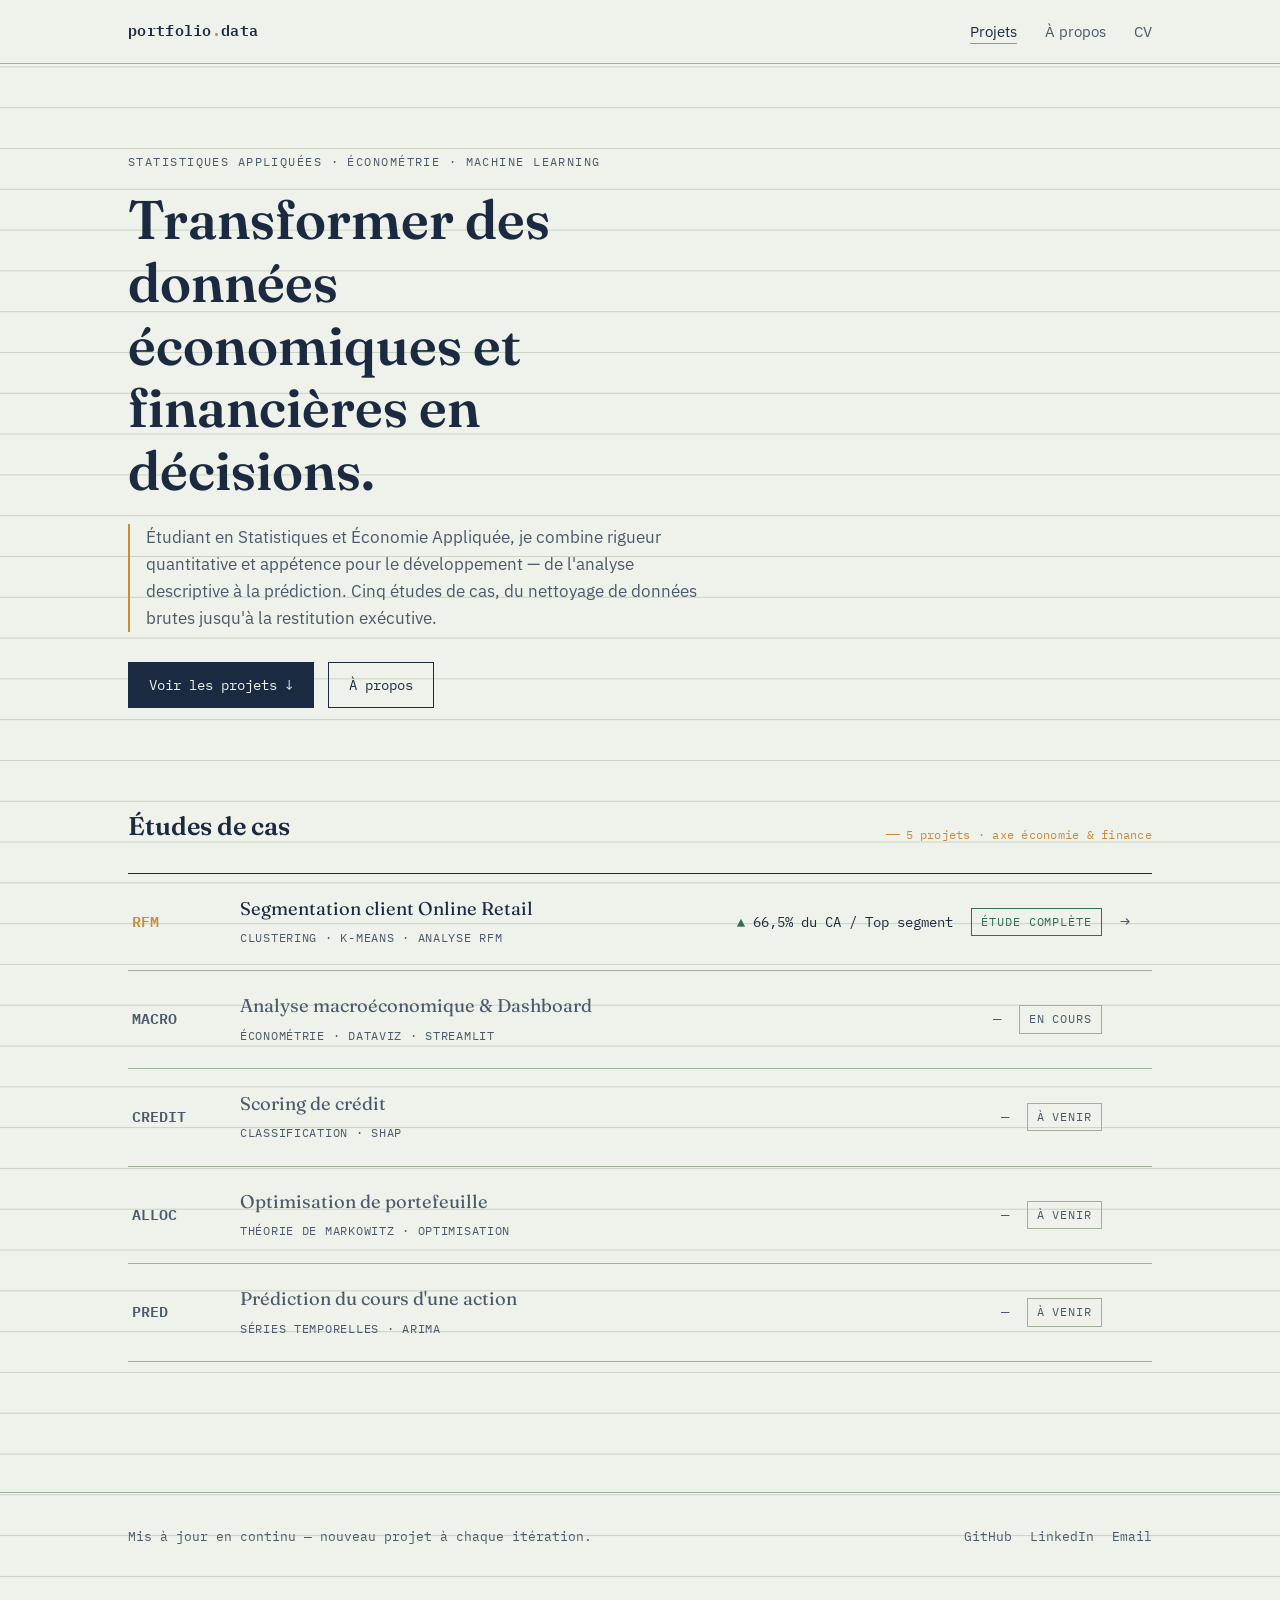
==== index.html @ 8b7bb8e9 "Update email contact in footer" ====
<!DOCTYPE html>
<html lang="fr">
<head>
<meta charset="UTF-8">
<meta name="viewport" content="width=device-width, initial-scale=1.0">
<title>Portfolio Data — Analyse quantitative & Machine Learning</title>
<meta name="description" content="Portfolio de projets data en économie et finance : segmentation client, scoring de crédit, optimisation de portefeuille et analyse macroéconomique.">
<link rel="preconnect" href="https://fonts.googleapis.com">
<link rel="preconnect" href="https://fonts.gstatic.com" crossorigin>
<link href="https://fonts.googleapis.com/css2?family=Fraunces:opsz,wght@9..144,400;9..144,600&family=IBM+Plex+Sans:wght@400;500&family=IBM+Plex+Mono:wght@400;500;600&display=swap" rel="stylesheet">
<link rel="stylesheet" href="assets/css/style.css">
</head>
<body>

<header class="site-header">
  <div class="nav-row">
    <a href="index.html" class="brand">portfolio<span class="dot">.</span>data</a>
    <nav class="primary-nav">
      <ul>
        <li><a href="index.html" class="active">Projets</a></li>
        <li><a href="about.html">À propos</a></li>
        <li><a href="assets/cv.pdf">CV</a></li>
      </ul>
    </nav>
  </div>
</header>

<main>
  <section class="hero">
    <div class="wrap">
      <span class="eyebrow">Statistiques appliquées · Économétrie · Machine Learning</span>
      <h1>Transformer des données économiques et financières en décisions.</h1>
      <div class="stat-note">
        <p>Étudiant en Statistiques et Économie Appliquée, je combine rigueur quantitative et appétence pour le développement — de l'analyse descriptive à la prédiction. Cinq études de cas, du nettoyage de données brutes jusqu'à la restitution exécutive.</p>
      </div>
      <div class="hero-actions">
        <a href="#projets" class="btn primary">Voir les projets ↓</a>
        <a href="about.html" class="btn">À propos</a>
      </div>
    </div>
  </section>

  <section class="ledger-section" id="projets">
    <div class="wrap">
      <div class="ledger-heading">
        <h2>Études de cas</h2>
        <span class="annotation">5 projets · axe économie &amp; finance</span>
      </div>

      <div class="ledger-table">

        <a href="projects/rfm-segmentation.html" class="ledger-row is-live">
          <span class="ticker">RFM</span>
          <span class="title-block">
            <span class="name">Segmentation client Online Retail</span>
            <span class="method">Clustering · K-Means · Analyse RFM</span>
          </span>
          <span class="metric"><span class="up">▲</span> 66,5% du CA / Top segment</span>
          <span class="status">Étude complète</span>
          <span class="arrow">→</span>
        </a>

        <div class="ledger-row is-pending">
          <span class="ticker">MACRO</span>
          <span class="title-block">
            <span class="name">Analyse macroéconomique &amp; Dashboard</span>
            <span class="method">Économétrie · Dataviz · Streamlit</span>
          </span>
          <span class="metric">—</span>
          <span class="status">En cours</span>
          <span class="arrow"></span>
        </div>

        <div class="ledger-row is-pending">
          <span class="ticker">CREDIT</span>
          <span class="title-block">
            <span class="name">Scoring de crédit</span>
            <span class="method">Classification · SHAP</span>
          </span>
          <span class="metric">—</span>
          <span class="status">À venir</span>
          <span class="arrow"></span>
        </div>

        <div class="ledger-row is-pending">
          <span class="ticker">ALLOC</span>
          <span class="title-block">
            <span class="name">Optimisation de portefeuille</span>
            <span class="method">Théorie de Markowitz · Optimisation</span>
          </span>
          <span class="metric">—</span>
          <span class="status">À venir</span>
          <span class="arrow"></span>
        </div>

        <div class="ledger-row is-pending">
          <span class="ticker">PRED</span>
          <span class="title-block">
            <span class="name">Prédiction du cours d'une action</span>
            <span class="method">Séries temporelles · ARIMA</span>
          </span>
          <span class="metric">—</span>
          <span class="status">À venir</span>
          <span class="arrow"></span>
        </div>

      </div>
    </div>
  </section>
</main>

<footer class="site-footer">
  <div class="wrap">
    <p>Mis à jour en continu — nouveau projet à chaque itération.</p>
    <div class="socials">
      <a href="https://github.com/">GitHub</a>
      <a href="https://linkedin.com/">LinkedIn</a>
      <a href="mailto:etiessedie@gmail.com">Email</a>
    </div>
  </div>
</footer>

</body>
</html>
---- assets/css/style.css ----
/* ============================================================
   TOKENS
   ============================================================ */
:root {
  --paper: #EEF2EA;
  --paper-raised: #F7FAF4;
  --ink: #1B2A41;
  --ink-soft: #4A5A6A;
  --rule: #C9D2C3;
  --rule-strong: #9FB09A;
  --accent: #C98A3B;
  --accent-soft: #E9D3AE;
  --signal-green: #2F6F4E;
  --signal-red: #A13D3D;

  --font-display: "Fraunces", Georgia, serif;
  --font-body: "IBM Plex Sans", -apple-system, sans-serif;
  --font-mono: "IBM Plex Mono", "Courier New", monospace;

  --max-width: 1080px;
}

* { box-sizing: border-box; }

html {
  scroll-behavior: smooth;
}

@media (prefers-reduced-motion: reduce) {
  html { scroll-behavior: auto; }
  * { animation-duration: 0.01ms !important; transition-duration: 0.01ms !important; }
}

body {
  margin: 0;
  background: var(--paper);
  color: var(--ink);
  font-family: var(--font-body);
  font-size: 17px;
  line-height: 1.6;
  background-image:
    linear-gradient(var(--rule) 1px, transparent 1px);
  background-size: 100% 2.4em;
  background-position: 0 148px;
}

body.no-ledger-bg { background-image: none; }

a { color: var(--ink); }
a:focus-visible, button:focus-visible { outline: 2px solid var(--accent); outline-offset: 3px; }

.wrap {
  max-width: var(--max-width);
  margin: 0 auto;
  padding: 0 28px;
}

/* ============================================================
   TYPOGRAPHY
   ============================================================ */
h1, h2, h3 {
  font-family: var(--font-display);
  font-weight: 600;
  line-height: 1.15;
  margin: 0;
}

.mono {
  font-family: var(--font-mono);
}

.annotation {
  font-family: var(--font-mono);
  font-size: 0.78rem;
  color: var(--accent);
  letter-spacing: 0.02em;
  display: inline-flex;
  align-items: center;
  gap: 6px;
}
.annotation::before {
  content: "";
  width: 14px;
  height: 1px;
  background: var(--accent);
  display: inline-block;
}

.eyebrow {
  font-family: var(--font-mono);
  font-size: 0.75rem;
  text-transform: uppercase;
  letter-spacing: 0.12em;
  color: var(--ink-soft);
}

/* ============================================================
   HEADER / NAV
   ============================================================ */
header.site-header {
  background: var(--paper);
  border-bottom: 1px solid var(--rule-strong);
  position: sticky;
  top: 0;
  z-index: 20;
}

.nav-row {
  display: flex;
  align-items: center;
  justify-content: space-between;
  padding: 18px 28px;
  max-width: var(--max-width);
  margin: 0 auto;
}

.brand {
  font-family: var(--font-mono);
  font-weight: 600;
  font-size: 0.95rem;
  text-decoration: none;
  color: var(--ink);
  letter-spacing: 0.02em;
}
.brand .dot { color: var(--accent); }

nav.primary-nav ul {
  display: flex;
  gap: 28px;
  list-style: none;
  margin: 0;
  padding: 0;
}
nav.primary-nav a {
  text-decoration: none;
  font-size: 0.92rem;
  color: var(--ink-soft);
  border-bottom: 1px solid transparent;
  padding-bottom: 2px;
  transition: color 0.15s ease, border-color 0.15s ease;
}
nav.primary-nav a:hover,
nav.primary-nav a.active {
  color: var(--ink);
  border-color: var(--accent);
}

/* ============================================================
   HERO
   ============================================================ */
.hero {
  padding: 88px 0 64px;
}

.hero .eyebrow { margin-bottom: 18px; display: block; }

.hero h1 {
  font-size: clamp(2.1rem, 5vw, 3.4rem);
  max-width: 15ch;
  margin-bottom: 22px;
}

.hero .stat-note {
  margin: 22px 0 30px;
  padding-left: 16px;
  border-left: 2px solid var(--accent);
}
.hero .stat-note p {
  margin: 0;
  color: var(--ink-soft);
  font-size: 1.05rem;
  max-width: 56ch;
}

.hero-actions {
  display: flex;
  gap: 14px;
  flex-wrap: wrap;
  margin-top: 30px;
}

.btn {
  font-family: var(--font-mono);
  font-size: 0.88rem;
  text-decoration: none;
  padding: 11px 20px;
  border: 1px solid var(--ink);
  color: var(--ink);
  display: inline-block;
  transition: background 0.15s ease, color 0.15s ease;
}
.btn:hover { background: var(--ink); color: var(--paper); }
.btn.primary { background: var(--ink); color: var(--paper); }
.btn.primary:hover { background: var(--accent); border-color: var(--accent); color: var(--ink); }

/* ============================================================
   PROJECT LEDGER
   ============================================================ */
.ledger-section { padding: 40px 0 90px; }

.ledger-heading {
  display: flex;
  align-items: baseline;
  justify-content: space-between;
  margin-bottom: 8px;
  flex-wrap: wrap;
  gap: 10px;
}
.ledger-heading h2 { font-size: 1.6rem; }

.ledger-table {
  margin-top: 28px;
  border-top: 1px solid var(--ink);
}

.ledger-row {
  display: grid;
  grid-template-columns: 90px 1fr auto auto 28px;
  align-items: center;
  gap: 18px;
  padding: 20px 4px;
  border-bottom: 1px solid var(--rule-strong);
  text-decoration: none;
  color: var(--ink);
  transition: background 0.15s ease;
}
.ledger-row.is-live:hover { background: var(--paper-raised); }

.ledger-row .ticker {
  font-family: var(--font-mono);
  font-weight: 600;
  font-size: 0.95rem;
  color: var(--accent);
}
.ledger-row.is-pending .ticker { color: var(--ink-soft); }

.ledger-row .title-block .name {
  font-family: var(--font-display);
  font-size: 1.15rem;
  display: block;
}
.ledger-row .title-block .method {
  font-family: var(--font-mono);
  font-size: 0.75rem;
  color: var(--ink-soft);
  text-transform: uppercase;
  letter-spacing: 0.06em;
}

.ledger-row .metric {
  font-family: var(--font-mono);
  font-size: 0.88rem;
  text-align: right;
  white-space: nowrap;
}
.ledger-row .metric .up { color: var(--signal-green); }
.ledger-row .metric .down { color: var(--signal-red); }

.ledger-row .status {
  font-family: var(--font-mono);
  font-size: 0.72rem;
  text-transform: uppercase;
  letter-spacing: 0.08em;
  padding: 4px 9px;
  border: 1px solid var(--rule-strong);
  color: var(--ink-soft);
  white-space: nowrap;
}
.ledger-row.is-live .status {
  border-color: var(--signal-green);
  color: var(--signal-green);
}

.ledger-row .arrow {
  font-family: var(--font-mono);
  color: var(--ink-soft);
  transition: transform 0.15s ease;
}
.ledger-row.is-live:hover .arrow { transform: translateX(4px); color: var(--accent); }

.ledger-row.is-pending {
  cursor: default;
  color: var(--ink-soft);
}

@media (max-width: 640px) {
  .ledger-row {
    grid-template-columns: 60px 1fr;
    grid-template-areas:
      "ticker status"
      "title title"
      "metric arrow";
    row-gap: 8px;
  }
  .ledger-row .ticker { grid-area: ticker; }
  .ledger-row .status { grid-area: status; justify-self: start; }
  .ledger-row .title-block { grid-area: title; }
  .ledger-row .metric { grid-area: metric; text-align: left; }
  .ledger-row .arrow { grid-area: arrow; justify-self: end; }
}

/* ============================================================
   ABOUT / SECTIONS
   ============================================================ */
.section { padding: 60px 0; }
.section-divider {
  border: none;
  border-top: 1px solid var(--rule-strong);
  margin: 0;
}

.about-grid {
  display: grid;
  grid-template-columns: 1.1fr 0.9fr;
  gap: 60px;
  align-items: start;
}
@media (max-width: 780px) {
  .about-grid { grid-template-columns: 1fr; gap: 36px; }
}

.about-grid p { color: var(--ink-soft); max-width: 58ch; }
.about-grid h1 { font-size: clamp(1.8rem, 4vw, 2.6rem); margin-bottom: 20px; }

.fact-list {
  font-family: var(--font-mono);
  font-size: 0.88rem;
  list-style: none;
  margin: 0;
  padding: 0;
  border-top: 1px solid var(--rule-strong);
}
.fact-list li {
  display: flex;
  justify-content: space-between;
  gap: 20px;
  padding: 12px 0;
  border-bottom: 1px solid var(--rule-strong);
}
.fact-list li span:first-child { color: var(--ink-soft); }

/* ============================================================
   PROJECT DETAIL / CASE STUDY
   ============================================================ */
.case-header { padding: 56px 0 30px; }
.case-header .ticker-badge {
  font-family: var(--font-mono);
  color: var(--accent);
  font-size: 0.95rem;
  margin-bottom: 14px;
  display: block;
}
.case-header h1 { font-size: clamp(1.9rem, 4.5vw, 2.8rem); max-width: 22ch; }
.case-header .lede {
  margin-top: 18px;
  color: var(--ink-soft);
  max-width: 62ch;
  font-size: 1.08rem;
}

.metric-row {
  display: grid;
  grid-template-columns: repeat(4, 1fr);
  gap: 1px;
  background: var(--rule-strong);
  margin: 40px 0;
  border: 1px solid var(--rule-strong);
}
@media (max-width: 700px) {
  .metric-row { grid-template-columns: repeat(2, 1fr); }
}
.metric-cell {
  background: var(--paper-raised);
  padding: 20px 18px;
}
.metric-cell .value {
  font-family: var(--font-mono);
  font-size: 1.5rem;
  font-weight: 600;
  color: var(--ink);
  display: block;
}
.metric-cell .label {
  font-family: var(--font-mono);
  font-size: 0.72rem;
  text-transform: uppercase;
  letter-spacing: 0.06em;
  color: var(--ink-soft);
  margin-top: 6px;
  display: block;
}

.star-block {
  display: grid;
  grid-template-columns: 130px 1fr;
  gap: 6px 24px;
  margin: 46px 0;
  padding-top: 30px;
  border-top: 1px solid var(--rule-strong);
}
.star-block .star-label {
  font-family: var(--font-mono);
  font-size: 0.78rem;
  text-transform: uppercase;
  letter-spacing: 0.08em;
  color: var(--accent);
  padding: 14px 0;
}
.star-block .star-text {
  padding: 14px 0;
  border-bottom: 1px solid var(--rule);
  color: var(--ink-soft);
}
.star-block .star-text:last-of-type { border-bottom: none; }
@media (max-width: 640px) {
  .star-block { grid-template-columns: 1fr; gap: 4px; }
  .star-block .star-label { padding-bottom: 0; }
}

figure.case-figure { margin: 40px 0; }
figure.case-figure img {
  width: 100%;
  display: block;
  border: 1px solid var(--rule-strong);
  background: #fff;
}
figure.case-figure figcaption {
  font-family: var(--font-mono);
  font-size: 0.8rem;
  color: var(--ink-soft);
  margin-top: 10px;
}

.case-quote {
  font-family: var(--font-display);
  font-size: 1.3rem;
  line-height: 1.5;
  color: var(--ink);
  border-left: 2px solid var(--accent);
  padding-left: 22px;
  margin: 46px 0;
  max-width: 56ch;
}

.case-links {
  display: flex;
  gap: 14px;
  flex-wrap: wrap;
  margin-top: 20px;
}

/* ============================================================
   FOOTER
   ============================================================ */
footer.site-footer {
  border-top: 1px solid var(--rule-strong);
  padding: 34px 0 60px;
  margin-top: 40px;
}
footer.site-footer .wrap {
  display: flex;
  justify-content: space-between;
  align-items: center;
  flex-wrap: wrap;
  gap: 12px;
}
footer.site-footer p {
  font-family: var(--font-mono);
  font-size: 0.8rem;
  color: var(--ink-soft);
  margin: 0;
}
footer.site-footer .socials {
  display: flex;
  gap: 18px;
}
footer.site-footer .socials a {
  font-family: var(--font-mono);
  font-size: 0.8rem;
  text-decoration: none;
  color: var(--ink-soft);
  border-bottom: 1px solid transparent;
}
footer.site-footer .socials a:hover { color: var(--ink); border-color: var(--accent); }
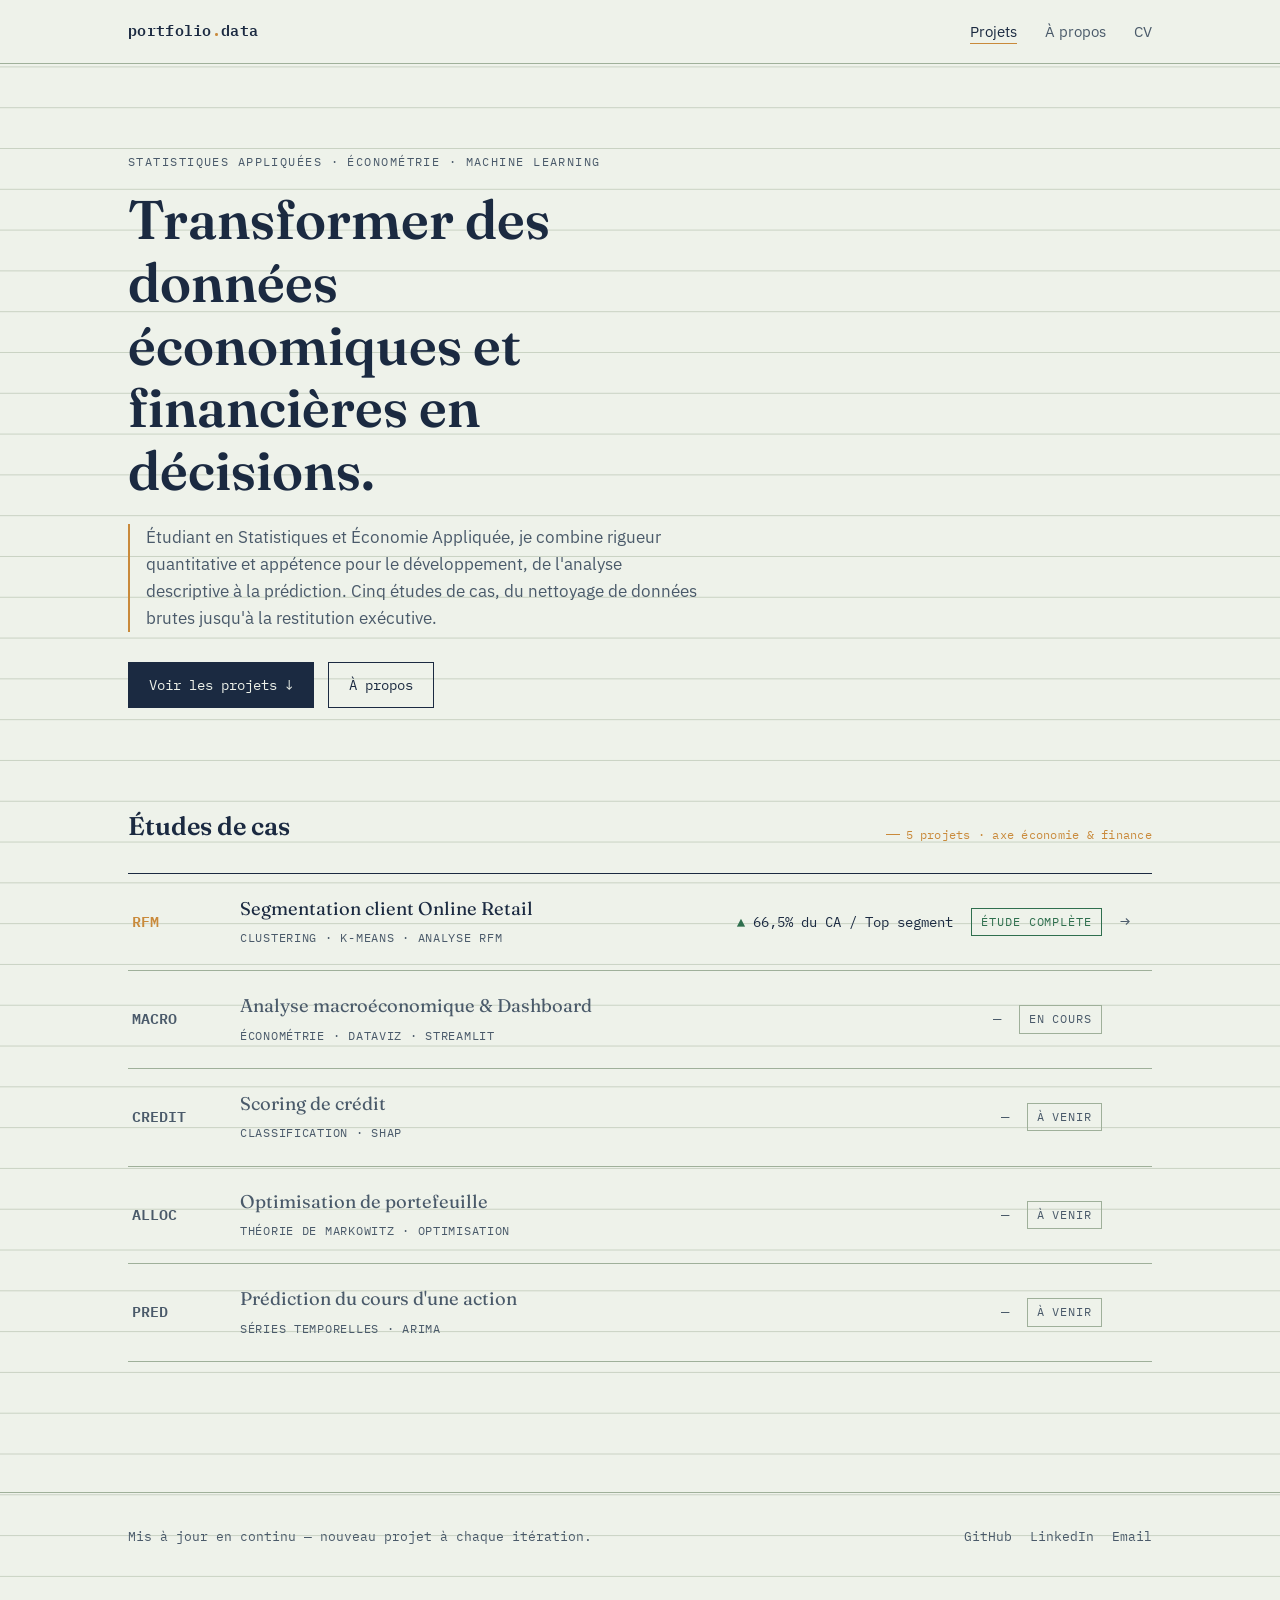
==== commit 7de51df9: "Fix sentence structure in index.html Removed a comma for improved sentence flow." ====
--- a/index.html
+++ b/index.html
@@ -3,7 +3,7 @@
 <head>
 <meta charset="UTF-8">
 <meta name="viewport" content="width=device-width, initial-scale=1.0">
-<title>Portfolio Data — Analyse quantitative & Machine Learning</title>
+<title>Portfolio - TIESSEDIE EMMANUEL - Data — Analyse quantitative & Machine Learning</title>
 <meta name="description" content="Portfolio de projets data en économie et finance : segmentation client, scoring de crédit, optimisation de portefeuille et analyse macroéconomique.">
 <link rel="preconnect" href="https://fonts.googleapis.com">
 <link rel="preconnect" href="https://fonts.gstatic.com" crossorigin>
@@ -31,7 +31,7 @@
       <span class="eyebrow">Statistiques appliquées · Économétrie · Machine Learning</span>
       <h1>Transformer des données économiques et financières en décisions.</h1>
       <div class="stat-note">
-        <p>Étudiant en Statistiques et Économie Appliquée, je combine rigueur quantitative et appétence pour le développement — de l'analyse descriptive à la prédiction. Cinq études de cas, du nettoyage de données brutes jusqu'à la restitution exécutive.</p>
+        <p>Étudiant en Statistiques et Économie Appliquée, je combine rigueur quantitative et appétence pour le développement, de l'analyse descriptive à la prédiction. Cinq études de cas, du nettoyage de données brutes jusqu'à la restitution exécutive.</p>
       </div>
       <div class="hero-actions">
         <a href="#projets" class="btn primary">Voir les projets ↓</a>
@@ -113,8 +113,8 @@
   <div class="wrap">
     <p>Mis à jour en continu — nouveau projet à chaque itération.</p>
     <div class="socials">
-      <a href="https://github.com/">GitHub</a>
-      <a href="https://linkedin.com/">LinkedIn</a>
+      <a href="https://github.com/etiessedie-ctrl">GitHub</a>
+      <a href="https://www.linkedin.com/in/emmanuel-tiessedie-494a54348">LinkedIn</a>
       <a href="mailto:etiessedie@gmail.com">Email</a>
     </div>
   </div>
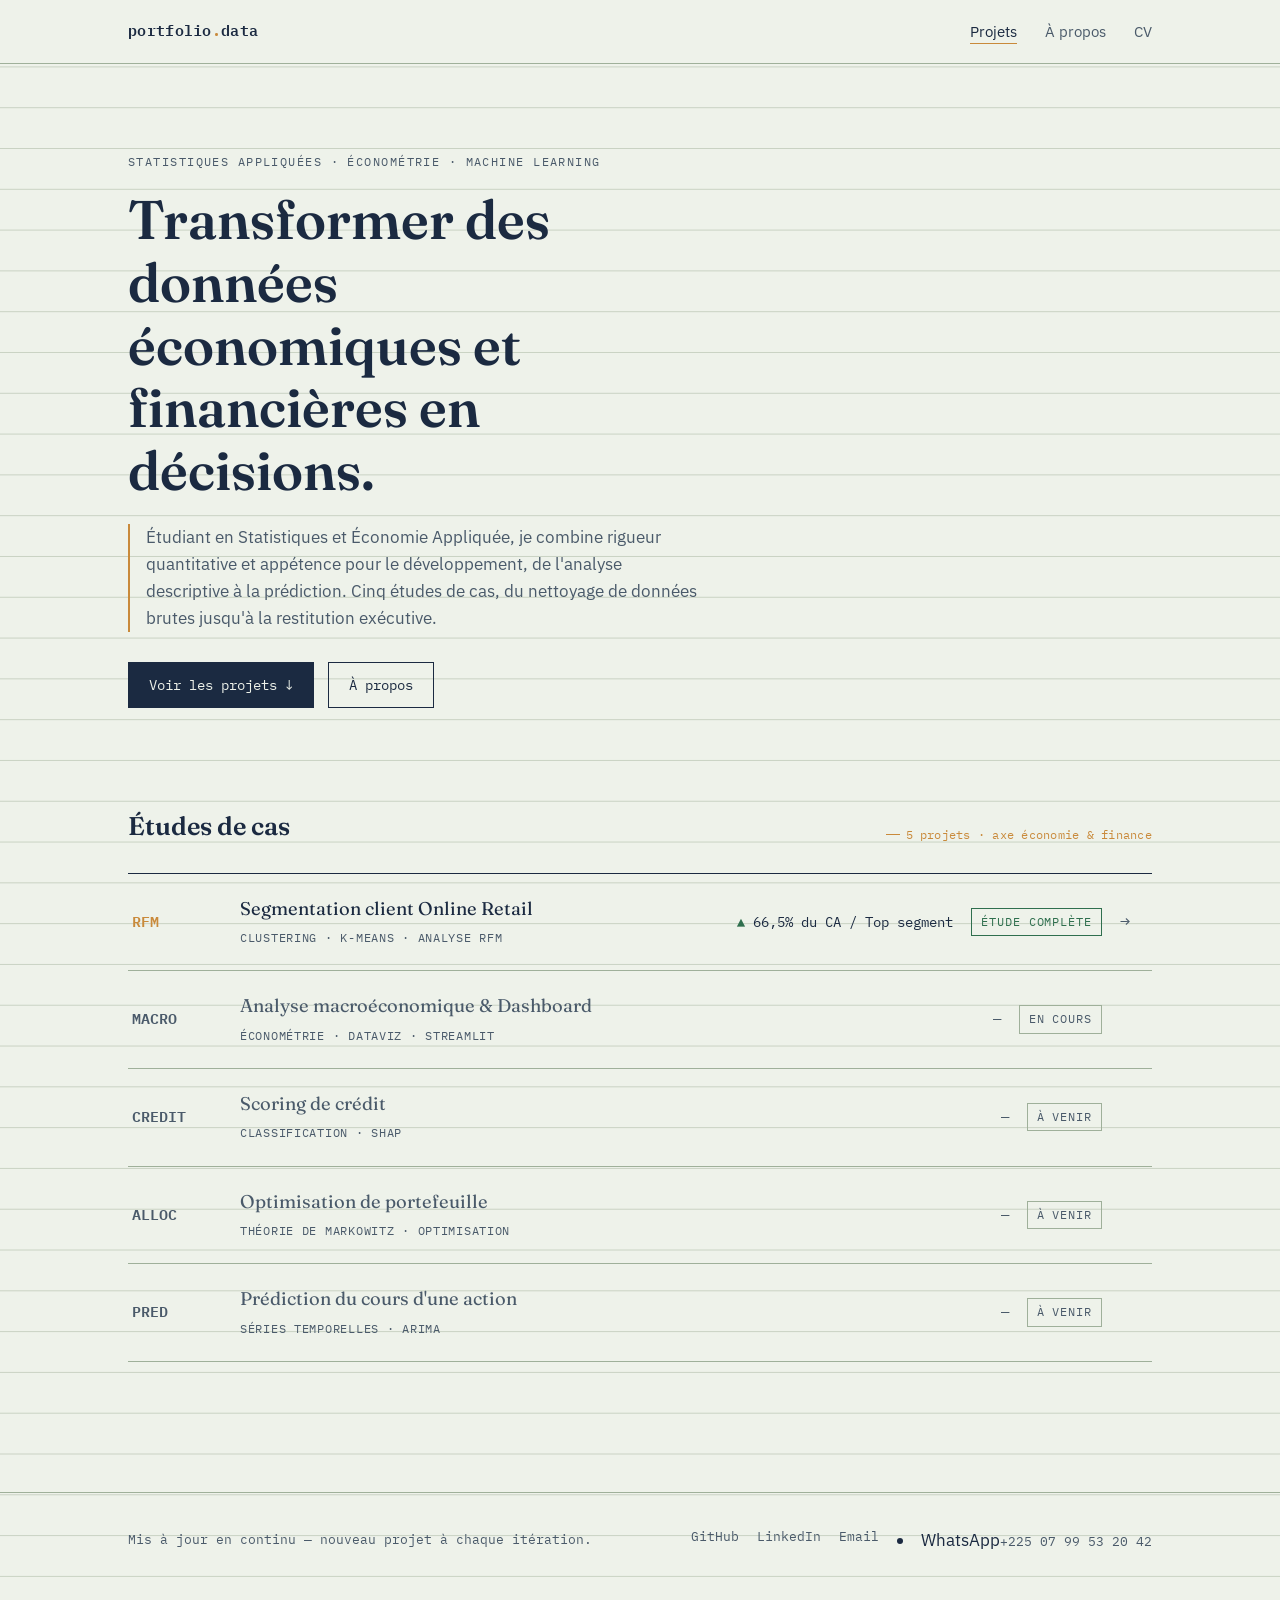
==== commit 1f8b81e7: "Add WhatsApp contact link to index.html" ====
--- a/index.html
+++ b/index.html
@@ -116,6 +116,7 @@
       <a href="https://github.com/etiessedie-ctrl">GitHub</a>
       <a href="https://www.linkedin.com/in/emmanuel-tiessedie-494a54348">LinkedIn</a>
       <a href="mailto:etiessedie@gmail.com">Email</a>
+      <li><span>WhatsApp</span><span><a href="https://wa.me/2250799532042">+225 07 99 53 20 42</a></span></li>
     </div>
   </div>
 </footer>
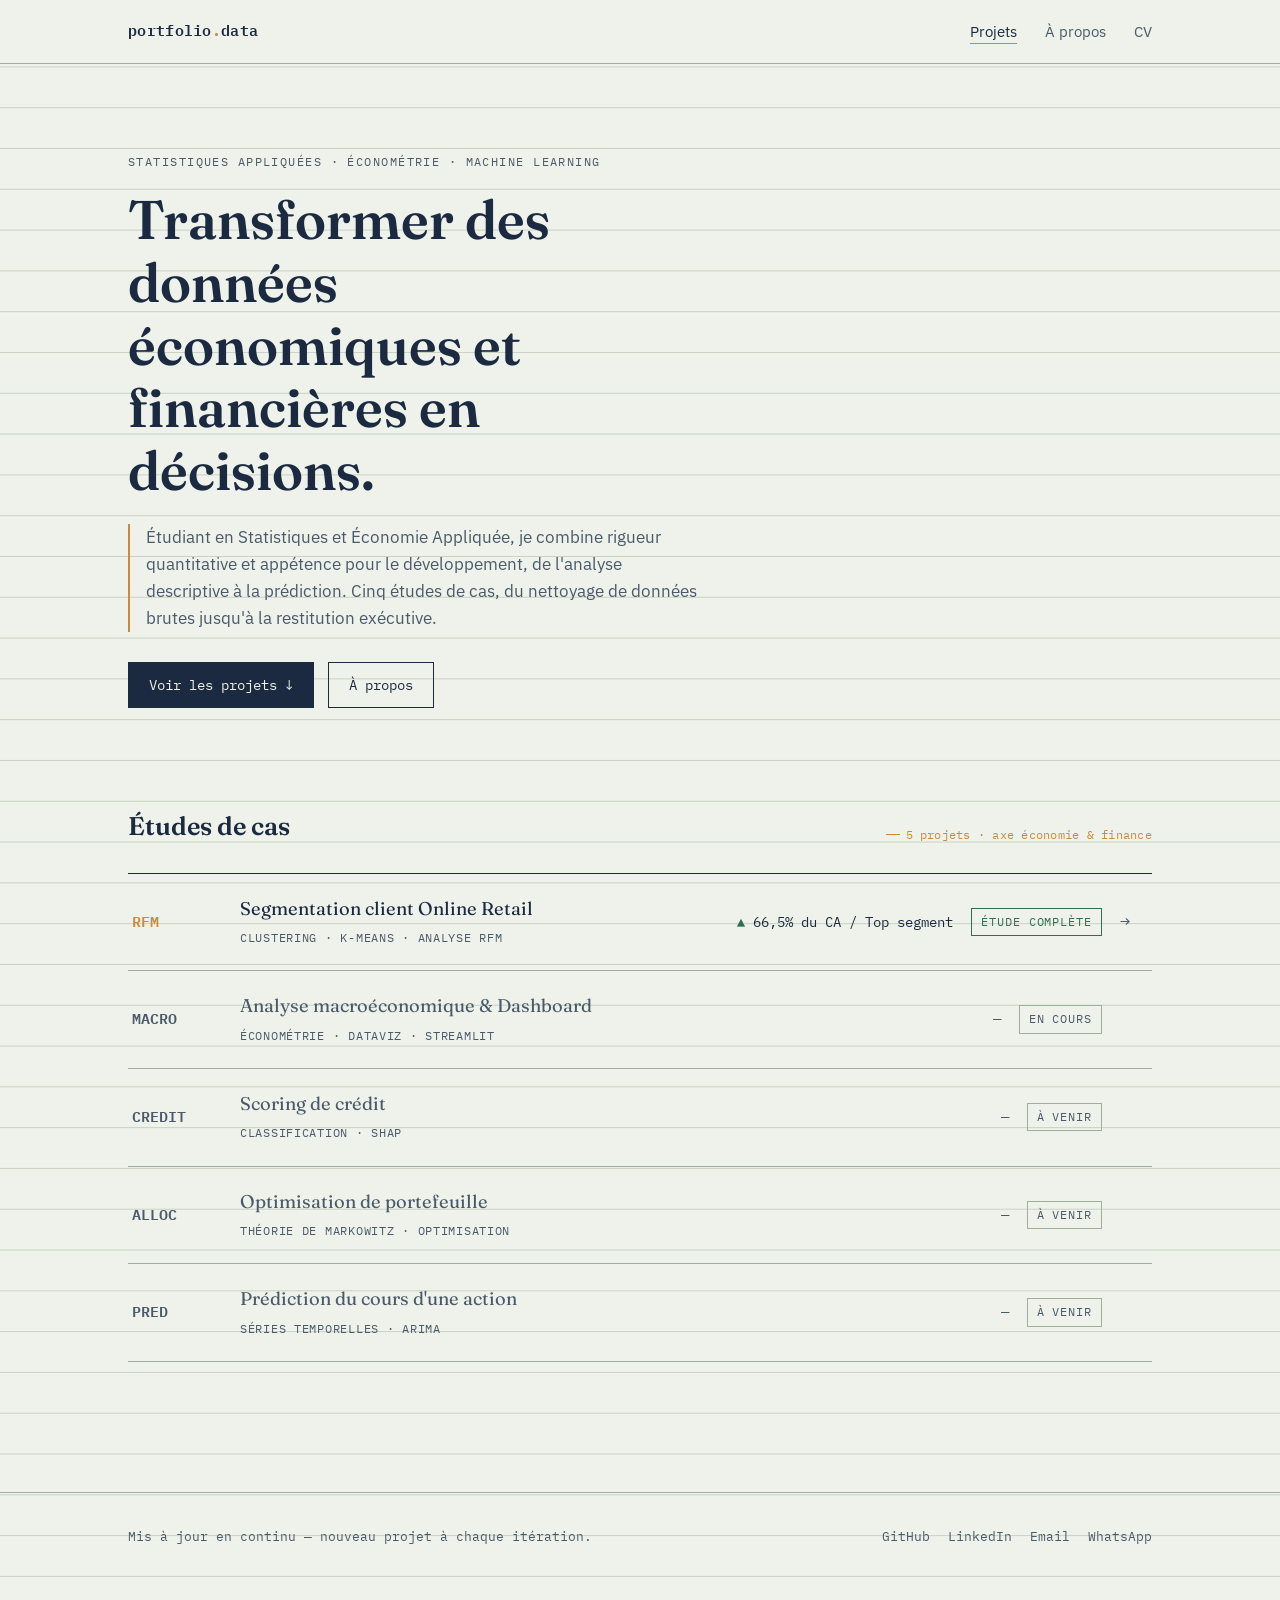
==== commit 2b8c8bf4: "Replace WhatsApp list item with link" ====
--- a/index.html
+++ b/index.html
@@ -116,7 +116,7 @@
       <a href="https://github.com/etiessedie-ctrl">GitHub</a>
       <a href="https://www.linkedin.com/in/emmanuel-tiessedie-494a54348">LinkedIn</a>
       <a href="mailto:etiessedie@gmail.com">Email</a>
-      <li><span>WhatsApp</span><span><a href="https://wa.me/2250799532042">+225 07 99 53 20 42</a></span></li>
+      <a href="https://wa.me/2250799532042">WhatsApp</a>
     </div>
   </div>
 </footer>
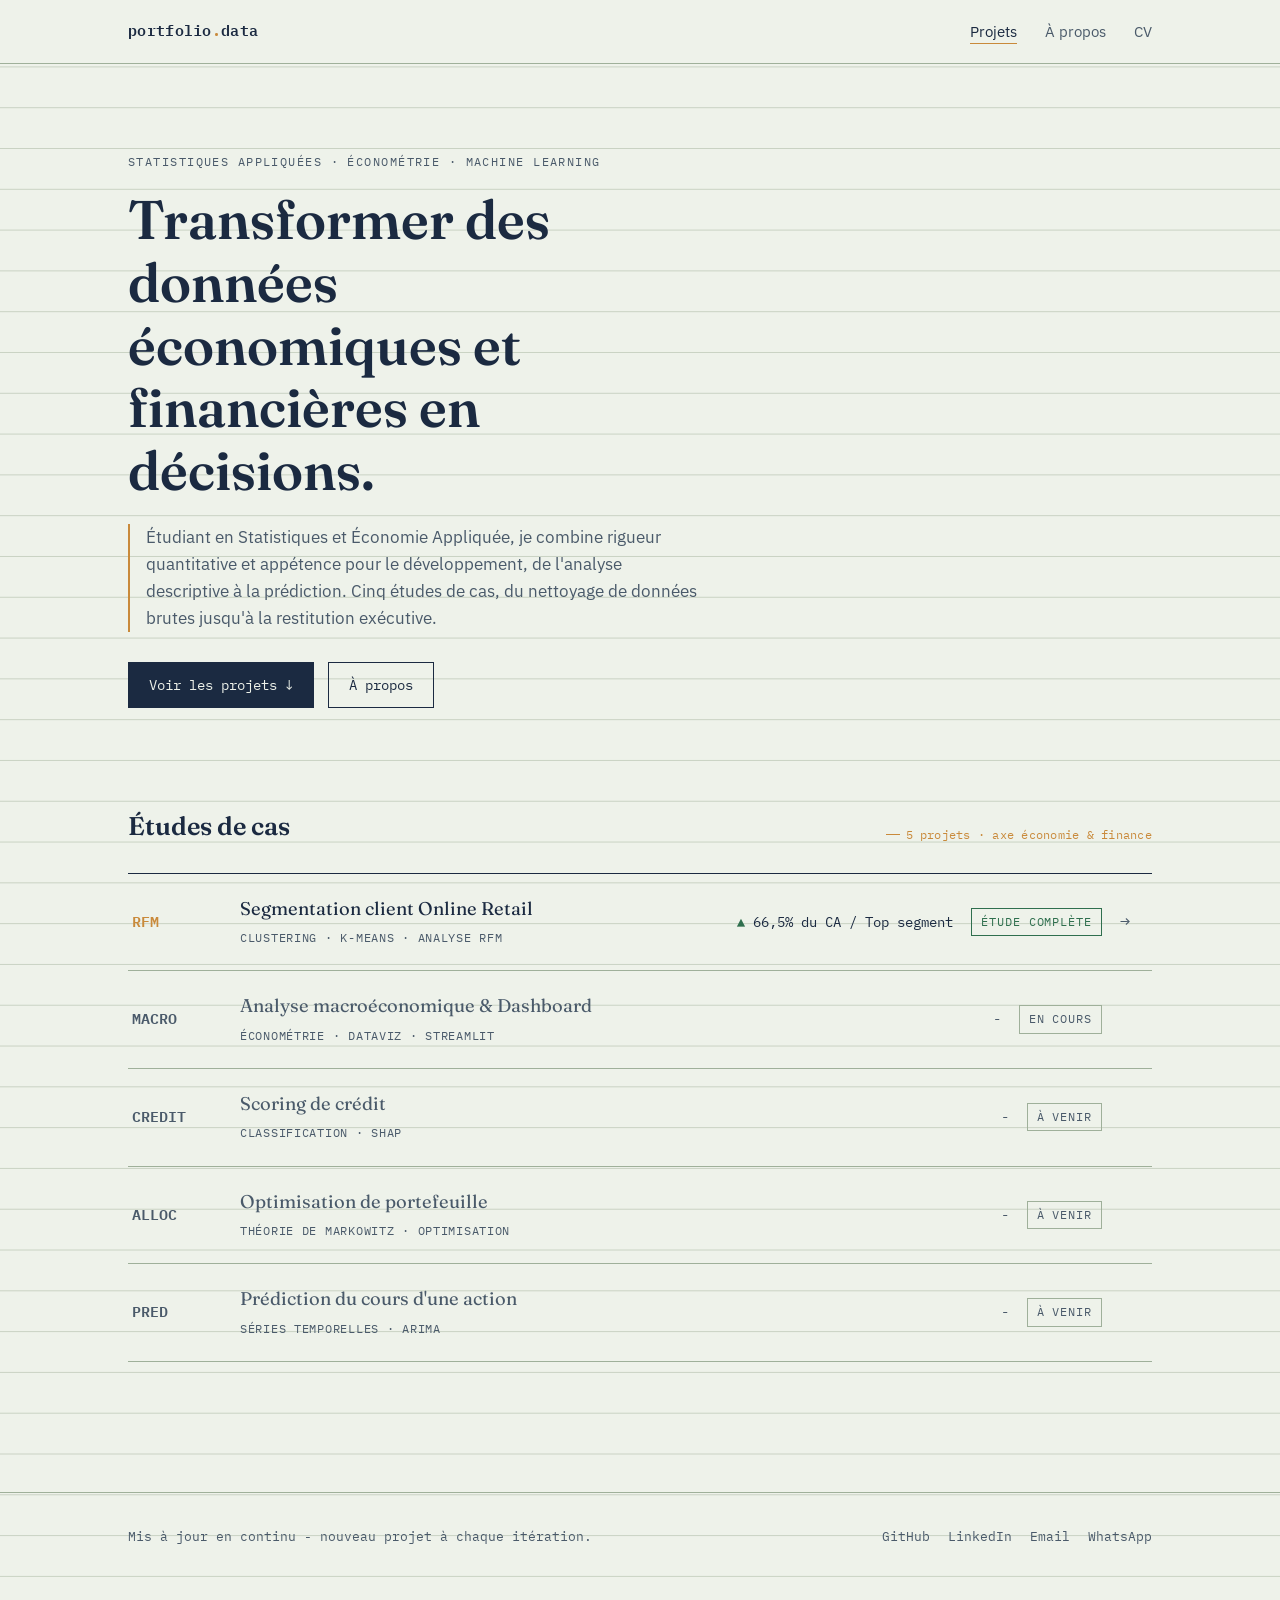
==== commit 48d62dcb: "Update index.html" ====
--- a/index.html
+++ b/index.html
@@ -3,7 +3,7 @@
 <head>
 <meta charset="UTF-8">
 <meta name="viewport" content="width=device-width, initial-scale=1.0">
-<title>Portfolio - TIESSEDIE EMMANUEL - Data — Analyse quantitative & Machine Learning</title>
+<title>Portfolio - TIESSEDIE EMMANUEL - Data - Analyse quantitative & Machine Learning</title>
 <meta name="description" content="Portfolio de projets data en économie et finance : segmentation client, scoring de crédit, optimisation de portefeuille et analyse macroéconomique.">
 <link rel="preconnect" href="https://fonts.googleapis.com">
 <link rel="preconnect" href="https://fonts.gstatic.com" crossorigin>
@@ -66,7 +66,7 @@
             <span class="name">Analyse macroéconomique &amp; Dashboard</span>
             <span class="method">Économétrie · Dataviz · Streamlit</span>
           </span>
-          <span class="metric">—</span>
+          <span class="metric">-</span>
           <span class="status">En cours</span>
           <span class="arrow"></span>
         </div>
@@ -77,7 +77,7 @@
             <span class="name">Scoring de crédit</span>
             <span class="method">Classification · SHAP</span>
           </span>
-          <span class="metric">—</span>
+          <span class="metric">-</span>
           <span class="status">À venir</span>
           <span class="arrow"></span>
         </div>
@@ -88,7 +88,7 @@
             <span class="name">Optimisation de portefeuille</span>
             <span class="method">Théorie de Markowitz · Optimisation</span>
           </span>
-          <span class="metric">—</span>
+          <span class="metric">-</span>
           <span class="status">À venir</span>
           <span class="arrow"></span>
         </div>
@@ -99,7 +99,7 @@
             <span class="name">Prédiction du cours d'une action</span>
             <span class="method">Séries temporelles · ARIMA</span>
           </span>
-          <span class="metric">—</span>
+          <span class="metric">-</span>
           <span class="status">À venir</span>
           <span class="arrow"></span>
         </div>
@@ -111,7 +111,7 @@
 
 <footer class="site-footer">
   <div class="wrap">
-    <p>Mis à jour en continu — nouveau projet à chaque itération.</p>
+    <p>Mis à jour en continu - nouveau projet à chaque itération.</p>
     <div class="socials">
       <a href="https://github.com/etiessedie-ctrl">GitHub</a>
       <a href="https://www.linkedin.com/in/emmanuel-tiessedie-494a54348">LinkedIn</a>
